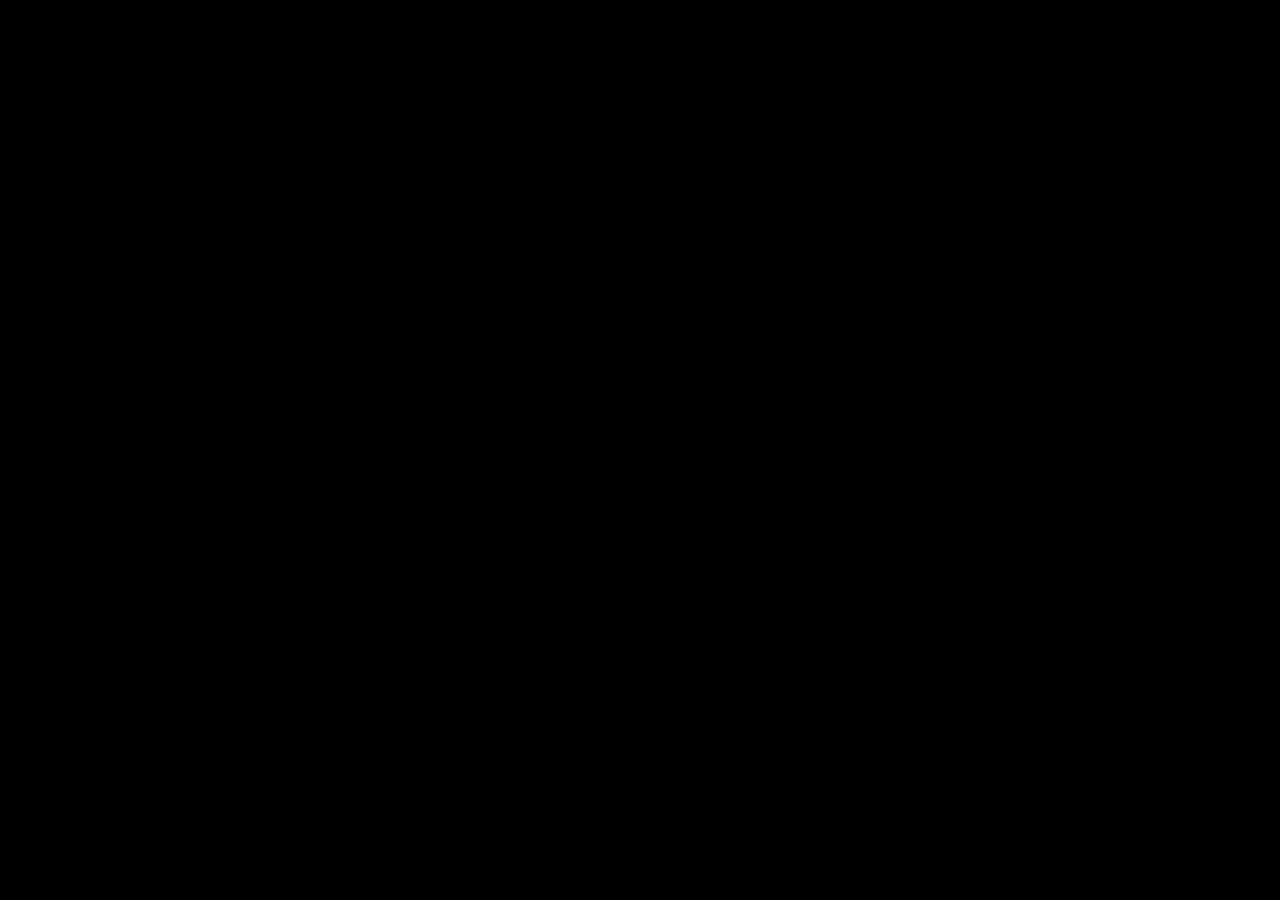
==== index.html @ 5dd7fcef "Update index.html" ====
<!DOCTYPE html>
<html lang="es">
<head>
    <meta charset="UTF-8">
    <meta name="viewport" content="width=device-width, initial-scale=1.0">
    <title>Cubo 3D de Terror</title>
    <script src="https://cdnjs.cloudflare.com/ajax/libs/three.js/r128/three.min.js"></script>
    <style>
        body {
            margin: 0;
            overflow: hidden;
            background: #000;
        }
    </style>
</head>
<body>
    <script>
        const scene = new THREE.Scene();
        const camera = new THREE.PerspectiveCamera(75, window.innerWidth / window.innerHeight, 0.1, 1000);
        const renderer = new THREE.WebGLRenderer({ alpha: true });
        renderer.setSize(window.innerWidth, window.innerHeight);
        renderer.shadowMap.enabled = true; // Habilitar sombras
        document.body.appendChild(renderer.domElement);

        // Crear un cubo más grande con textura de terror
        const geometry = new THREE.BoxGeometry(3, 3, 3); // Aumentar tamaño
        const textureLoader = new THREE.TextureLoader();
        const material = new THREE.MeshStandardMaterial({
            map: textureLoader.load('https://i.imgur.com/kPCJq6m.gif') // Textura de piedra oscura
        });
        const cube = new THREE.Mesh(geometry, material);
        cube.castShadow = true; // El cubo proyecta sombra
        scene.add(cube);

        // Agregar iluminación
        const ambientLight = new THREE.AmbientLight(0x404040); // luz suave
        scene.add(ambientLight);
        const pointLight = new THREE.PointLight(0xffffff, 1, 100);
        pointLight.position.set(10, 10, 10);
        pointLight.castShadow = true; // Luz proyecta sombra
        scene.add(pointLight);

        camera.position.z = 10; // Asegurarse de que la cámara esté alejada para ver el cubo

        // Controlar la rotación del cubo
        let mouseX = 0;
        let mouseY = 0;
        window.addEventListener('mousemove', (event) => {
            mouseX = (event.clientX / window.innerWidth) * 2 - 1;
            mouseY = -(event.clientY / window.innerHeight) * 2 + 1;
        });

        function animate() {
            requestAnimationFrame(animate);
            cube.rotation.x += 0.01;
            cube.rotation.y += 0.01;
            cube.rotation.x += mouseY * 0.1;
            cube.rotation.y += mouseX * 0.1;
            renderer.render(scene, camera);
        }

        animate();
        window.addEventListener('resize', () => {
            camera.aspect = window.innerWidth / window.innerHeight;
            camera.updateProjectionMatrix();
            renderer.setSize(window.innerWidth, window.innerHeight);
        });
    </script>
</body>
</html>
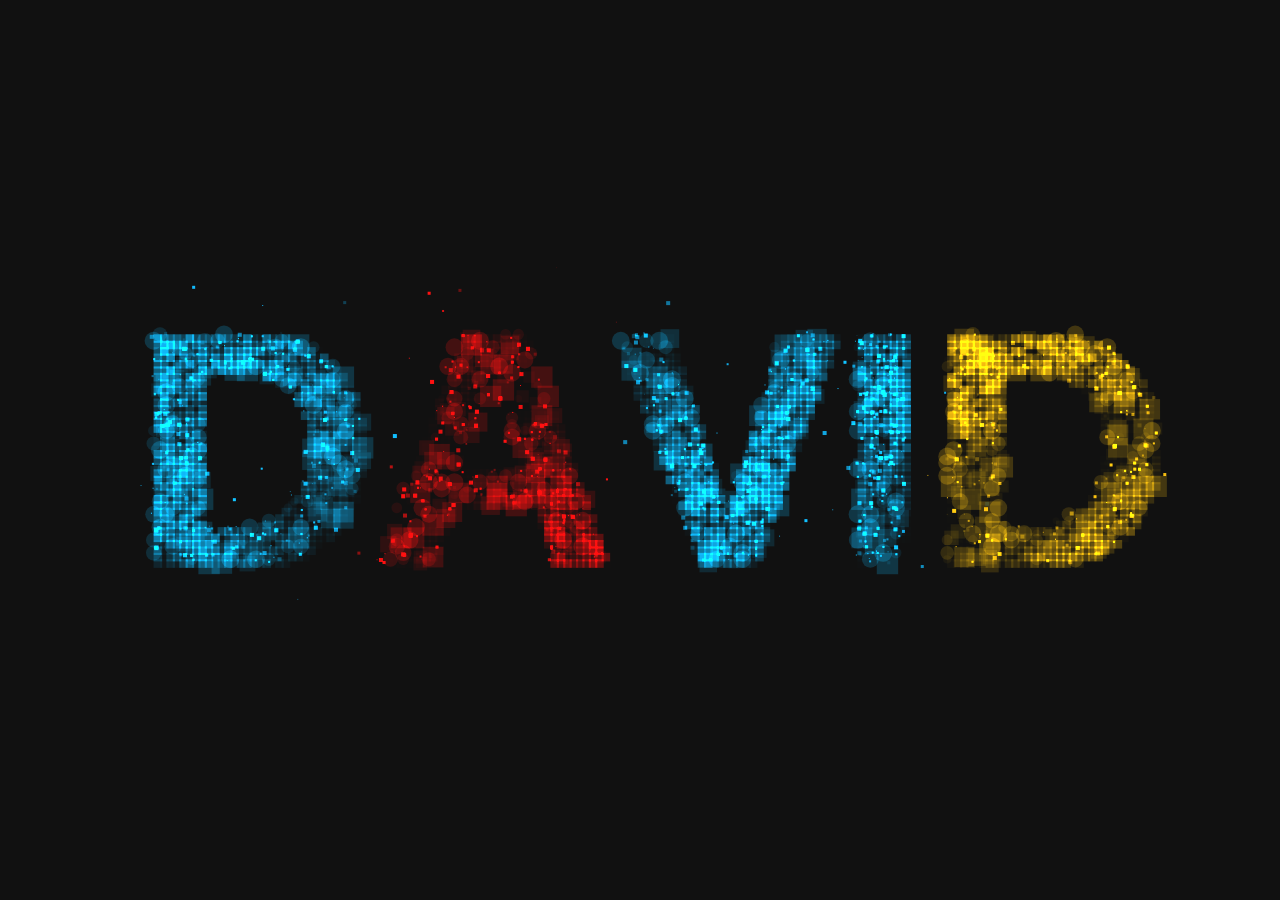
==== commit 844cf22c: "Update and rename index.htmlzz to index.html" ====
--- a/index.html
+++ b/index.html
@@ -1,70 +1,287 @@
 <!DOCTYPE html>
-<html lang="es">
+<html lang="en">
 <head>
-    <meta charset="UTF-8">
-    <meta name="viewport" content="width=device-width, initial-scale=1.0">
-    <title>Cubo 3D de Terror</title>
-    <script src="https://cdnjs.cloudflare.com/ajax/libs/three.js/r128/three.min.js"></script>
-    <style>
-        body {
-            margin: 0;
-            overflow: hidden;
-            background: #000;
-        }
-    </style>
+  <meta charset="UTF-8">
+  <title>Text Sparks - DAVID</title>
+  <style>
+    body, html {
+      margin: 0;
+      padding: 0;
+      font-size: 0;
+    }
+    div {
+      display: none;
+    }
+    canvas {
+      width: 100vw;
+      height: 100vh;
+    }
+  </style>
 </head>
 <body>
-    <script>
-        const scene = new THREE.Scene();
-        const camera = new THREE.PerspectiveCamera(75, window.innerWidth / window.innerHeight, 0.1, 1000);
-        const renderer = new THREE.WebGLRenderer({ alpha: true });
-        renderer.setSize(window.innerWidth, window.innerHeight);
-        renderer.shadowMap.enabled = true; // Habilitar sombras
-        document.body.appendChild(renderer.domElement);
-
-        // Crear un cubo más grande con textura de terror
-        const geometry = new THREE.BoxGeometry(3, 3, 3); // Aumentar tamaño
-        const textureLoader = new THREE.TextureLoader();
-        const material = new THREE.MeshStandardMaterial({
-            map: textureLoader.load('https://i.imgur.com/kPCJq6m.gif') // Textura de piedra oscura
+  <!--
+    very bad single thread performance.... 
+    sorry AMD users - will fix that soon!!! :D
+  -->
+  <div>
+    <ul data-time="3000">
+      <li data-hue="197">D</li>
+      <li data-hue="0">A</li>
+      <li data-hue="197">V</li>
+      <li data-hue="197">I</li>
+      <li data-hue="45">D</li>
+    </ul>
+  </div>
+  <canvas></canvas>
+
+  <script>
+    const newParticlesPerFrame = 50;
+
+    const color = (hsl, o) => `hsla(${hsl.h | 0}, ${hsl.s}%, ${hsl.l}%, ${o})`;
+
+    class TextSparks {
+      constructor() {
+        this.opa = 0;
+        this.tick = 0;
+        this.drawCB = this.draw.bind(this);
+        this.mask = null;
+        this.canvas = document.querySelector('canvas');
+        this.engine = this.canvas.getContext('2d');
+        this.maskTick = 0;
+        this.nextMaskCb = this.nextMask.bind(this);
+        this.maskCache = [];
+        this.resize();
+        this.fetchData();
+        this.buildStackCache();
+        this.particleMap = new Map();
+        window.addEventListener('resize', () => this.resize());
+        requestAnimationFrame(this.drawCB);
+      }
+
+      buildStackCache() {
+        this.maskCache = this.stack.map(stack => this.buildTextMask(stack.texts));
+      }
+
+      fetchData() {
+        this.stackId = -1;
+        this.stack = [...document.querySelectorAll('div > ul')].map(ul => ({
+          ticks: 0.05 * (ul.getAttribute('data-time') || 0),
+          fadeIn: ul.hasAttribute('data-fade-in') ? 50 / Number(ul.getAttribute('data-fade-in')) : 0,
+          fadeOut: ul.hasAttribute('data-fade-out') ? 50 / Number(ul.getAttribute('data-fade-out')) : 0,
+          texts: [...ul.querySelectorAll('li')].map(li => ({
+            text: li.innerHTML.trim(),
+            hsl: {
+              h: li.getAttribute('data-hue') || 0,
+              s: li.getAttribute('data-saturation') || 100,
+              l: li.getAttribute('data-lightness') || 50
+            }
+          }))
+        }));
+      }
+
+      resize() {
+        this.width = window.innerWidth;
+        this.height = window.innerHeight;
+        this.canvas.width = this.width;
+        this.canvas.height = this.height;
+      }
+
+      buildTextMask(texts) {
+        const mask = [];
+        const textAll = texts.map(t => t.text).join('');
+        const size = 0.8;
+        const width = 200;
+        const height = width / (this.width / this.height) | 0;
+        const baseFontSize = 20;
+
+        const canvas = document.createElement('canvas');
+        const engine = canvas.getContext('2d');
+        canvas.width = width;
+        canvas.height = height;
+        engine.fillStyle = '#000';
+        engine.font = `bold ${baseFontSize}px Arial`;
+        const m = engine.measureText(textAll);
+        const rel = m.width / (width * size);
+        const fSize = Math.min(height * 0.8, baseFontSize / rel | 0);
+        engine.font = `bold ${fSize}px Arial`;
+        const fontWidth = engine.measureText(textAll).width;
+        const leftStart = (width - fontWidth) / 2;
+        const bot = height / 2 + fSize * 0.35;
+        let left = leftStart;
+
+        texts.forEach(textStack => {
+          engine.clearRect(0, 0, width, height);
+          engine.fillText(textStack.text, left, bot);
+          left += engine.measureText(textStack.text).width;
+          const data = engine.getImageData(0, 0, width, height);
+          const subStack = [];
+
+          for (let i = 0, max = data.width * data.height; i < max; i++) {
+            if (data.data[i * 4 + 3]) {
+              subStack.push({
+                x: (i % data.width) / data.width,
+                y: (i / data.width | 0) / data.height,
+                o: Math.random(),
+                t: Math.random()
+              });
+            }
+          }
+
+          mask.push({
+            hsl: textStack.hsl,
+            s: subStack
+          });
         });
-        const cube = new THREE.Mesh(geometry, material);
-        cube.castShadow = true; // El cubo proyecta sombra
-        scene.add(cube);
-
-        // Agregar iluminación
-        const ambientLight = new THREE.AmbientLight(0x404040); // luz suave
-        scene.add(ambientLight);
-        const pointLight = new THREE.PointLight(0xffffff, 1, 100);
-        pointLight.position.set(10, 10, 10);
-        pointLight.castShadow = true; // Luz proyecta sombra
-        scene.add(pointLight);
-
-        camera.position.z = 10; // Asegurarse de que la cámara esté alejada para ver el cubo
-
-        // Controlar la rotación del cubo
-        let mouseX = 0;
-        let mouseY = 0;
-        window.addEventListener('mousemove', (event) => {
-            mouseX = (event.clientX / window.innerWidth) * 2 - 1;
-            mouseY = -(event.clientY / window.innerHeight) * 2 + 1;
+
+        return mask;
+      }
+
+      createNewParticle() {
+        for (let i = 0; i < newParticlesPerFrame; i++) {
+          let main = Math.random() * this.mask.length | 0;
+          let subMask = this.mask[main];
+          let maskElement = subMask.s[Math.random() * subMask.s.length | 0];
+          if (subMask && maskElement) {
+            let particle = {
+              x: maskElement.x,
+              y: maskElement.y,
+              hsl: subMask.hsl,
+              c: this.prepareParticle
+            };
+            this.particleMap.set(particle, particle);
+          }
+        }
+      }
+
+      clear() {
+        this.engine.fillStyle = '#111';
+        this.engine.fillRect(0, 0, this.width, this.height);
+      }
+
+      randFromList(...rands) {
+        return rands.reduce((a, b) => a + b, 0) / rands.length;
+      }
+
+      prepareParticle(particle) {
+        const r1 = Math.random(), r2 = Math.random(), r3 = Math.random();
+        const rad = r3 * Math.PI * 2;
+        particle.x += (-0.5 + r1) / 300;
+        particle.y += (-0.5 + r2) / 300;
+        particle.si = 1 + Math.random() * 4 | 0;
+        particle.s = 0.003 + this.randFromList(r1, r2) / 10;
+        particle.l = 0;
+        particle.mx = Math.cos(rad) * (particle.s / (r1 < 0.05 ? 10 : 400));
+        particle.my = Math.sin(rad) * (particle.s / (r1 < 0.05 ? 10 : 400));
+        particle.c = this.drawParticle;
+      }
+
+      drawParticle(particle) {
+        if (particle.l >= 1) {
+          particle.c = null;
+          return;
+        }
+        particle.l += particle.s;
+        particle.x += particle.mx;
+        particle.y += particle.my;
+        this.engine.fillStyle = color(particle.hsl, this.opa * Math.sin(particle.l * Math.PI));
+        this.engine.fillRect(particle.x * this.width, particle.y * this.height, particle.si, particle.si);
+      }
+
+      renderParticles() {
+        this.particleMap.forEach(p => {
+          p.c.call(this, p);
+          if (!p.c) this.particleMap.delete(p);
         });
-
-        function animate() {
-            requestAnimationFrame(animate);
-            cube.rotation.x += 0.01;
-            cube.rotation.y += 0.01;
-            cube.rotation.x += mouseY * 0.1;
-            cube.rotation.y += mouseX * 0.1;
-            renderer.render(scene, camera);
-        }
-
-        animate();
-        window.addEventListener('resize', () => {
-            camera.aspect = window.innerWidth / window.innerHeight;
-            camera.updateProjectionMatrix();
-            renderer.setSize(window.innerWidth, window.innerHeight);
+      }
+
+      drawStatic() {
+        let i = 0;
+        const step = 0.01;
+        this.mask.forEach(subMask => {
+          subMask.s.forEach(pos => {
+            i++;
+            this.engine.fillStyle = color(subMask.hsl, (1 + Math.cos(pos.x * 5 * pos.y * 5 + this.tick / 10)) / 2 * this.opa * pos.t * 0.5);
+            this.engine.fillRect(pos.x * this.width, pos.y * this.height, this.width / 150, this.width / 150);
+            if (i % 2) return;
+            pos.o += step;
+            const opa = Math.max(0, Math.sin(pos.o * Math.PI * 2));
+            const padding = opa * this.width / 200;
+            this.engine.fillStyle = color(subMask.hsl, this.opa * opa * 0.2);
+            if (pos.t < 0.5) {
+              this.engine.beginPath();
+              this.engine.arc(pos.x * this.width, pos.y * this.height, this.width / 500 + padding, 0, Math.PI * 2);
+              this.engine.fill();
+            } else {
+              this.engine.fillRect(pos.x * this.width - padding, pos.y * this.height - padding, this.width / 150 + padding * 2, this.width / 150 + padding * 2);
+            }
+          });
         });
-    </script>
+      }
+
+      draw() {
+        this.tick++;
+        this.nextMaskCb();
+        this.createNewParticle();
+        this.clear();
+        this.engine.globalCompositeOperation = 'lighter';
+        this.drawStatic();
+        this.renderParticles();
+        this.engine.globalCompositeOperation = 'source-over';
+        requestAnimationFrame(this.drawCB);
+      }
+
+      fadeInMask() {
+        this.opa += this.stack[this.stackId].fadeIn;
+        if (this.opa >= 1) {
+          this.opa = 1;
+          this.afterFadeIn();
+        }
+      }
+
+      afterFadeIn() {
+        this.opa = 1;
+        if (this.stack[this.stackId].ticks) {
+          this.maskTick = 0;
+          this.nextMaskCb = this.tickMask.bind(this);
+        } else {
+          this.nextMaskCb = () => {};
+        }
+      }
+
+      fadeOutMask() {
+        this.opa -= this.stack[this.stackId].fadeOut;
+        if (this.opa <= 0) this.afterFadeOut();
+      }
+
+      afterFadeOut() {
+        this.opa = 0;
+        this.nextMaskCb = this.nextMask.bind(this);
+      }
+
+      tickMask() {
+        this.maskTick++;
+        if (this.maskTick >= this.stack[this.stackId].ticks) {
+          if (this.stack[this.stackId].fadeOut) {
+            this.nextMaskCb = this.fadeOutMask.bind(this);
+          } else {
+            this.afterFadeOut();
+          }
+        }
+      }
+
+      nextMask() {
+        this.stackId++;
+        if (this.stackId >= this.stack.length) this.stackId = 0;
+        this.mask = this.maskCache[this.stackId];
+        if (this.stack[this.stackId].fadeIn) {
+          this.nextMaskCb = this.fadeInMask.bind(this);
+        } else {
+          this.opa = 1;
+        }
+      }
+    }
+
+    new TextSparks();
+  </script>
 </body>
 </html>
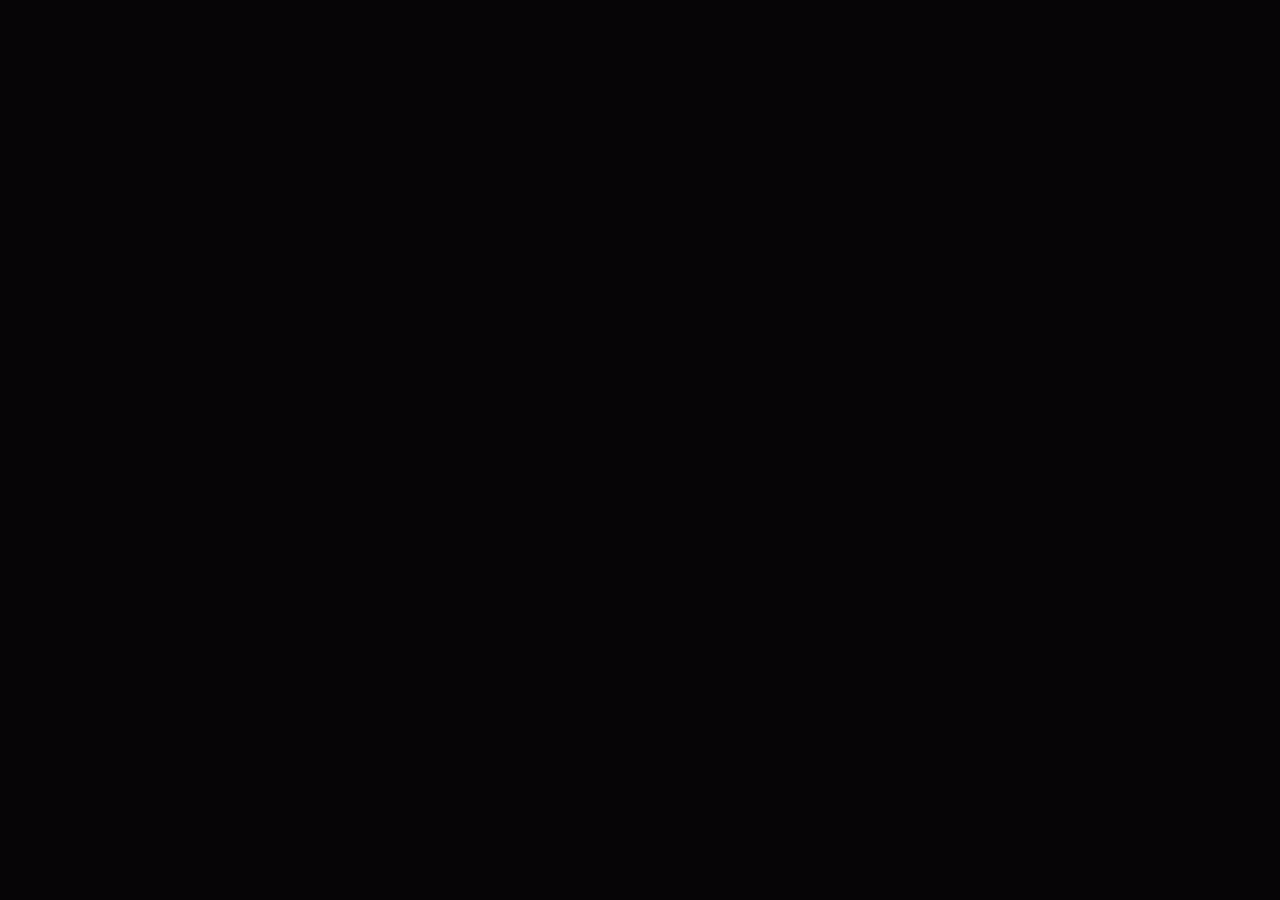
==== commit 8fc58d04: "Update index.html" ====
--- a/index.html
+++ b/index.html
@@ -1,287 +1,240 @@
 <!DOCTYPE html>
 <html lang="en">
 <head>
-  <meta charset="UTF-8">
-  <title>Text Sparks - DAVID</title>
+  <meta charset="UTF-8" />
+  <meta name="viewport" content="width=device-width, initial-scale=1.0"/>
+  <title>David Animation</title>
+
+  <!-- Fuente Heebo -->
+  <link href="https://fonts.googleapis.com/css2?family=Heebo:wght@900&display=swap" rel="stylesheet">
+  <!-- Splitting.js CSS -->
+  <link rel="stylesheet" href="https://unpkg.com/splitting/dist/splitting.css" />
+
   <style>
-    body, html {
+    :root {
+      --duration: 6s;
+      --wave-duration: calc(var(--duration) * 0.25);
+      --text-in-delay: calc(var(--duration) * 0.275);
+      --text-in-duration: calc(var(--duration) * 0.1);
+      --easing: cubic-bezier(0.5, 0, 0.5, 1);
+      --dot-color: #ffd950;
+      --dot-color-dark: #977a12;
+    }
+
+    *,
+    *:before,
+    *:after {
+      box-sizing: border-box;
+      position: relative;
+    }
+
+    html,
+    body {
+      height: 100%;
+      width: 100%;
       margin: 0;
       padding: 0;
-      font-size: 0;
-    }
-    div {
-      display: none;
-    }
-    canvas {
-      width: 100vw;
-      height: 100vh;
+      background: #060506;
+      color: white;
+      font-family: "Heebo", sans-serif;
+      overflow: hidden;
+    }
+
+    body {
+      display: flex;
+      flex-direction: row;
+      justify-content: center;
+      align-items: center;
+    }
+
+    .container {
+      display: grid;
+      align-items: center;
+      justify-items: center;
+    }
+
+    .container > * {
+      grid-area: 1 / 1;
+    }
+
+    .title {
+      font-size: 10vmin;
+      margin: 0;
+    }
+
+    .title .char {
+      --delay: calc(var(--text-in-delay) + (0.25s * (1 - var(--distance-percent))));
+      animation: text-in var(--text-in-duration) var(--easing) var(--delay) backwards;
+      transform-origin: center 1em;
+    }
+
+    @keyframes text-in {
+      0% {
+        opacity: 0;
+        transform: translateX(calc(-0.4em * var(--char-offset))) scale(0);
+      }
+      90% {
+        transform: translateX(0em) scale(1.1);
+      }
+    }
+
+    .char[data-char="t"],
+    .char[data-char="i"] {
+      visibility: hidden;
+    }
+
+    .char[data-char="t"]::before,
+    .char[data-char="i"]::before {
+      animation: text-squish var(--duration) var(--easing) forwards;
+      visibility: visible;
+      transform-origin: center 1em;
+      content: attr(data-char);
+      display: inline-block;
+    }
+
+    .char[data-char="t"] {
+      --squish-scale: 0.6;
+      --squish-y: 10%;
+    }
+
+    .char[data-char="i"] {
+      --squish-scale: 0.9;
+      --squish-y: 5%;
+    }
+
+    @keyframes text-squish {
+      47.5%, 52.5% { transform: none; }
+      50% {
+        transform: translateY(calc(var(--squish-y) * 1)) scaleY(calc(var(--squish-scale) * 1));
+      }
+    }
+
+    .title .char:last-child {
+      animation: text-in var(--text-in-duration) var(--easing) var(--delay) backwards,
+                 text-bonk var(--duration) var(--easing) forwards;
+    }
+
+    @keyframes text-bonk {
+      80%, 85%, to { transform: none; }
+      82% { transform: translateX(-20%); }
+    }
+
+    .dot {
+      font-size: 5vmin;
+      width: 1em;
+      height: 1em;
+      animation: dot var(--duration) var(--easing) both;
+    }
+
+    .dot-inner {
+      animation: dot-inner var(--duration) var(--easing) both;
+      content: "";
+      position: absolute;
+      top: 0;
+      left: 0;
+      width: 100%;
+      height: 100%;
+      border-radius: 50%;
+      overflow: hidden;
+      display: grid;
+      align-items: center;
+      justify-items: center;
+    }
+
+    .dot-inner > * {
+      grid-area: 1 / 1;
+    }
+
+    .dot-wave {
+      width: 200%;
+      height: 200%;
+      fill: var(--dot-color);
+      animation: wave-in var(--wave-duration) var(--easing);
+      --offset-x: -110%;
+    }
+
+    @keyframes wave-in {
+      0% { transform: translateY(100%) translateX(var(--offset-x)); }
+      70% { transform: translateY(30%) translateX(0%); }
+    }
+
+    .dot-wave.background {
+      fill: var(--dot-color-dark);
+      animation-duration: calc(0.95 * var(--wave-duration));
+      --offset-x: 110%;
+    }
+
+    @keyframes dot {
+      from { opacity: 0; transform: scale(3); }
+      10% { opacity: 1; transform: scale(3); }
+      15% { transform: scale(3) translateY(0.5em) scaleY(1.5); }
+      20% { transform: scale(1) translateY(-300%); }
+      30% { transform: translateY(1em) scaleY(0.5); }
+      40% { transform: translateY(-400%); }
+      50% { transform: translateY(-1em); }
+      53% { transform: translateY(-300%); }
+      56% { transform: translateY(-1em); }
+      59% { transform: translateY(-200%); }
+      62% { transform: translateY(1em); }
+      80%, 90%, to { transform: translateY(1em); }
+    }
+
+    @keyframes dot-inner {
+      from, 45% { transform: none; }
+      70% {
+        transform: translateX(6em);
+        animation-timing-function: cubic-bezier(0.5, 0, 1, 0);
+      }
+      80% {
+        transform: translateX(4.3em);
+        animation-timing-function: var(--easing);
+      }
+      83%, to { transform: translateX(4.4em); }
+    }
+
+    body:not([data-play]) *,
+    body:not([data-play]) *::before,
+    body:not([data-play]) *::after {
+      visibility: hidden;
+      animation: none !important;
     }
   </style>
 </head>
 <body>
-  <!--
-    very bad single thread performance.... 
-    sorry AMD users - will fix that soon!!! :D
-  -->
-  <div>
-    <ul data-time="3000">
-      <li data-hue="197">D</li>
-      <li data-hue="0">A</li>
-      <li data-hue="197">V</li>
-      <li data-hue="197">I</li>
-      <li data-hue="45">D</li>
-    </ul>
+  <div class="container">
+    <h1 class="title" data-splitting>David</h1>
+
+    <div class="dot">
+      <div class="dot-inner">
+        <svg class="dot-wave background" xmlns="http://www.w3.org/2000/svg" viewBox="0 0 800 800">
+          <path d="M799.09 90s11.04 0 0 0c-80.714 0-79.621-90-200-90-120.377 0-118.607 90-200 90-81.391 0-81.215-90-200-90C80.308 0 78.68 89.29-.91 90c-6.946.062 0 0 0 0v510h800V90z" />
+        </svg>
+        <svg class="dot-wave foreground" xmlns="http://www.w3.org/2000/svg" viewBox="0 0 800 800">
+          <path d="M799.09 90s11.04 0 0 0c-80.714 0-79.621-90-200-90-120.377 0-118.607 90-200 90-81.391 0-81.215-90-200-90C80.308 0 78.68 89.29-.91 90c-6.946.062 0 0 0 0v510h800V90z" />
+        </svg>
+      </div>
+    </div>
   </div>
-  <canvas></canvas>
-
+
+  <!-- Splitting.js -->
+  <script src="https://unpkg.com/splitting/dist/splitting.min.js"></script>
   <script>
-    const newParticlesPerFrame = 50;
-
-    const color = (hsl, o) => `hsla(${hsl.h | 0}, ${hsl.s}%, ${hsl.l}%, ${o})`;
-
-    class TextSparks {
-      constructor() {
-        this.opa = 0;
-        this.tick = 0;
-        this.drawCB = this.draw.bind(this);
-        this.mask = null;
-        this.canvas = document.querySelector('canvas');
-        this.engine = this.canvas.getContext('2d');
-        this.maskTick = 0;
-        this.nextMaskCb = this.nextMask.bind(this);
-        this.maskCache = [];
-        this.resize();
-        this.fetchData();
-        this.buildStackCache();
-        this.particleMap = new Map();
-        window.addEventListener('resize', () => this.resize());
-        requestAnimationFrame(this.drawCB);
-      }
-
-      buildStackCache() {
-        this.maskCache = this.stack.map(stack => this.buildTextMask(stack.texts));
-      }
-
-      fetchData() {
-        this.stackId = -1;
-        this.stack = [...document.querySelectorAll('div > ul')].map(ul => ({
-          ticks: 0.05 * (ul.getAttribute('data-time') || 0),
-          fadeIn: ul.hasAttribute('data-fade-in') ? 50 / Number(ul.getAttribute('data-fade-in')) : 0,
-          fadeOut: ul.hasAttribute('data-fade-out') ? 50 / Number(ul.getAttribute('data-fade-out')) : 0,
-          texts: [...ul.querySelectorAll('li')].map(li => ({
-            text: li.innerHTML.trim(),
-            hsl: {
-              h: li.getAttribute('data-hue') || 0,
-              s: li.getAttribute('data-saturation') || 100,
-              l: li.getAttribute('data-lightness') || 50
-            }
-          }))
-        }));
-      }
-
-      resize() {
-        this.width = window.innerWidth;
-        this.height = window.innerHeight;
-        this.canvas.width = this.width;
-        this.canvas.height = this.height;
-      }
-
-      buildTextMask(texts) {
-        const mask = [];
-        const textAll = texts.map(t => t.text).join('');
-        const size = 0.8;
-        const width = 200;
-        const height = width / (this.width / this.height) | 0;
-        const baseFontSize = 20;
-
-        const canvas = document.createElement('canvas');
-        const engine = canvas.getContext('2d');
-        canvas.width = width;
-        canvas.height = height;
-        engine.fillStyle = '#000';
-        engine.font = `bold ${baseFontSize}px Arial`;
-        const m = engine.measureText(textAll);
-        const rel = m.width / (width * size);
-        const fSize = Math.min(height * 0.8, baseFontSize / rel | 0);
-        engine.font = `bold ${fSize}px Arial`;
-        const fontWidth = engine.measureText(textAll).width;
-        const leftStart = (width - fontWidth) / 2;
-        const bot = height / 2 + fSize * 0.35;
-        let left = leftStart;
-
-        texts.forEach(textStack => {
-          engine.clearRect(0, 0, width, height);
-          engine.fillText(textStack.text, left, bot);
-          left += engine.measureText(textStack.text).width;
-          const data = engine.getImageData(0, 0, width, height);
-          const subStack = [];
-
-          for (let i = 0, max = data.width * data.height; i < max; i++) {
-            if (data.data[i * 4 + 3]) {
-              subStack.push({
-                x: (i % data.width) / data.width,
-                y: (i / data.width | 0) / data.height,
-                o: Math.random(),
-                t: Math.random()
-              });
-            }
-          }
-
-          mask.push({
-            hsl: textStack.hsl,
-            s: subStack
-          });
-        });
-
-        return mask;
-      }
-
-      createNewParticle() {
-        for (let i = 0; i < newParticlesPerFrame; i++) {
-          let main = Math.random() * this.mask.length | 0;
-          let subMask = this.mask[main];
-          let maskElement = subMask.s[Math.random() * subMask.s.length | 0];
-          if (subMask && maskElement) {
-            let particle = {
-              x: maskElement.x,
-              y: maskElement.y,
-              hsl: subMask.hsl,
-              c: this.prepareParticle
-            };
-            this.particleMap.set(particle, particle);
-          }
-        }
-      }
-
-      clear() {
-        this.engine.fillStyle = '#111';
-        this.engine.fillRect(0, 0, this.width, this.height);
-      }
-
-      randFromList(...rands) {
-        return rands.reduce((a, b) => a + b, 0) / rands.length;
-      }
-
-      prepareParticle(particle) {
-        const r1 = Math.random(), r2 = Math.random(), r3 = Math.random();
-        const rad = r3 * Math.PI * 2;
-        particle.x += (-0.5 + r1) / 300;
-        particle.y += (-0.5 + r2) / 300;
-        particle.si = 1 + Math.random() * 4 | 0;
-        particle.s = 0.003 + this.randFromList(r1, r2) / 10;
-        particle.l = 0;
-        particle.mx = Math.cos(rad) * (particle.s / (r1 < 0.05 ? 10 : 400));
-        particle.my = Math.sin(rad) * (particle.s / (r1 < 0.05 ? 10 : 400));
-        particle.c = this.drawParticle;
-      }
-
-      drawParticle(particle) {
-        if (particle.l >= 1) {
-          particle.c = null;
-          return;
-        }
-        particle.l += particle.s;
-        particle.x += particle.mx;
-        particle.y += particle.my;
-        this.engine.fillStyle = color(particle.hsl, this.opa * Math.sin(particle.l * Math.PI));
-        this.engine.fillRect(particle.x * this.width, particle.y * this.height, particle.si, particle.si);
-      }
-
-      renderParticles() {
-        this.particleMap.forEach(p => {
-          p.c.call(this, p);
-          if (!p.c) this.particleMap.delete(p);
-        });
-      }
-
-      drawStatic() {
-        let i = 0;
-        const step = 0.01;
-        this.mask.forEach(subMask => {
-          subMask.s.forEach(pos => {
-            i++;
-            this.engine.fillStyle = color(subMask.hsl, (1 + Math.cos(pos.x * 5 * pos.y * 5 + this.tick / 10)) / 2 * this.opa * pos.t * 0.5);
-            this.engine.fillRect(pos.x * this.width, pos.y * this.height, this.width / 150, this.width / 150);
-            if (i % 2) return;
-            pos.o += step;
-            const opa = Math.max(0, Math.sin(pos.o * Math.PI * 2));
-            const padding = opa * this.width / 200;
-            this.engine.fillStyle = color(subMask.hsl, this.opa * opa * 0.2);
-            if (pos.t < 0.5) {
-              this.engine.beginPath();
-              this.engine.arc(pos.x * this.width, pos.y * this.height, this.width / 500 + padding, 0, Math.PI * 2);
-              this.engine.fill();
-            } else {
-              this.engine.fillRect(pos.x * this.width - padding, pos.y * this.height - padding, this.width / 150 + padding * 2, this.width / 150 + padding * 2);
-            }
-          });
-        });
-      }
-
-      draw() {
-        this.tick++;
-        this.nextMaskCb();
-        this.createNewParticle();
-        this.clear();
-        this.engine.globalCompositeOperation = 'lighter';
-        this.drawStatic();
-        this.renderParticles();
-        this.engine.globalCompositeOperation = 'source-over';
-        requestAnimationFrame(this.drawCB);
-      }
-
-      fadeInMask() {
-        this.opa += this.stack[this.stackId].fadeIn;
-        if (this.opa >= 1) {
-          this.opa = 1;
-          this.afterFadeIn();
-        }
-      }
-
-      afterFadeIn() {
-        this.opa = 1;
-        if (this.stack[this.stackId].ticks) {
-          this.maskTick = 0;
-          this.nextMaskCb = this.tickMask.bind(this);
-        } else {
-          this.nextMaskCb = () => {};
-        }
-      }
-
-      fadeOutMask() {
-        this.opa -= this.stack[this.stackId].fadeOut;
-        if (this.opa <= 0) this.afterFadeOut();
-      }
-
-      afterFadeOut() {
-        this.opa = 0;
-        this.nextMaskCb = this.nextMask.bind(this);
-      }
-
-      tickMask() {
-        this.maskTick++;
-        if (this.maskTick >= this.stack[this.stackId].ticks) {
-          if (this.stack[this.stackId].fadeOut) {
-            this.nextMaskCb = this.fadeOutMask.bind(this);
-          } else {
-            this.afterFadeOut();
-          }
-        }
-      }
-
-      nextMask() {
-        this.stackId++;
-        if (this.stackId >= this.stack.length) this.stackId = 0;
-        this.mask = this.maskCache[this.stackId];
-        if (this.stack[this.stackId].fadeIn) {
-          this.nextMaskCb = this.fadeInMask.bind(this);
-        } else {
-          this.opa = 1;
-        }
-      }
-    }
-
-    new TextSparks();
+    console.clear();
+    Splitting();
+
+    // Replay animation on click
+    let el = document.body;
+    el.addEventListener("click", function () {
+      el.hidden = true;
+      requestAnimationFrame(() => {
+        el.hidden = false;
+      });
+    });
+
+    // Sync helper
+    requestAnimationFrame(() => {
+      document.body.dataset.play = true;
+    });
   </script>
 </body>
 </html>
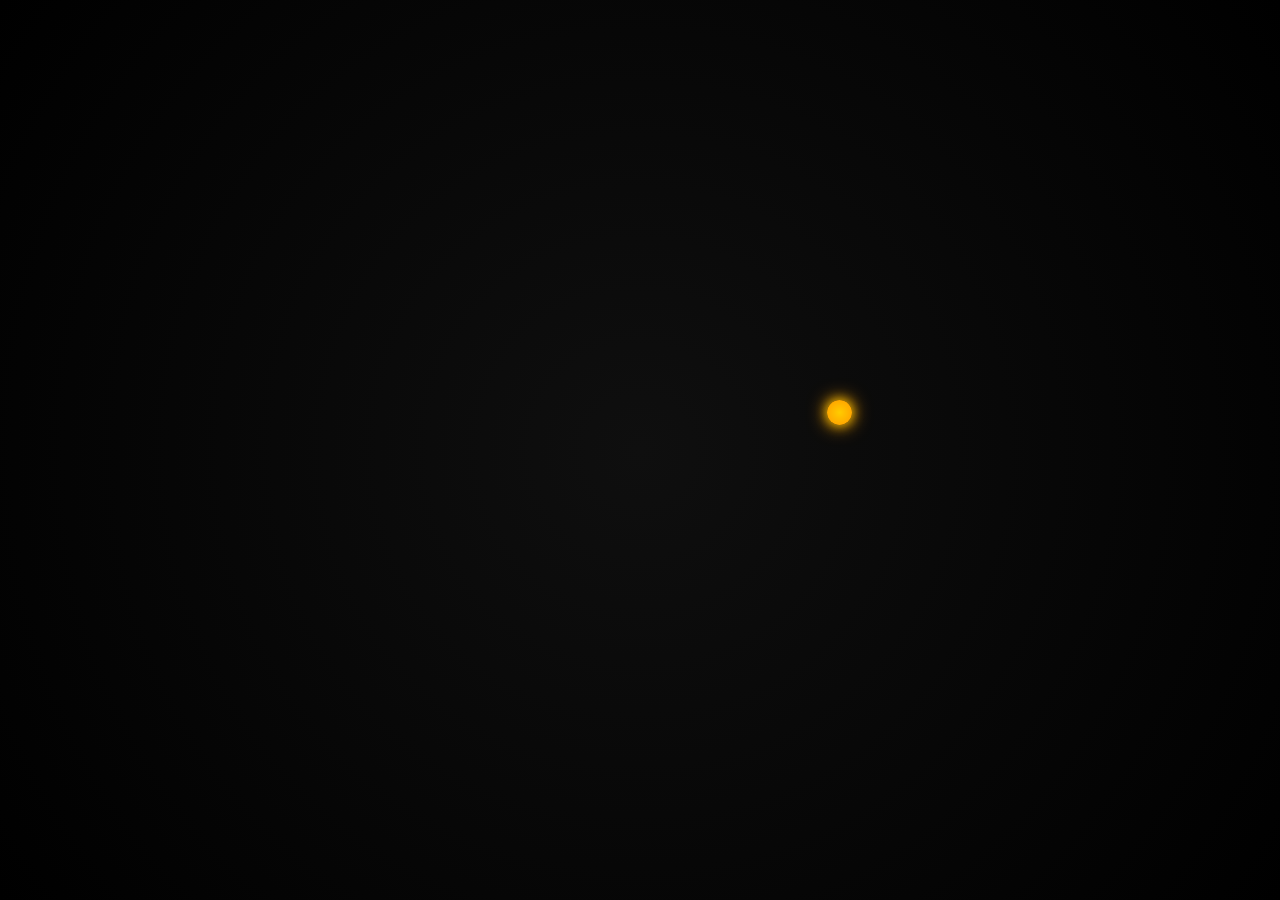
==== commit 8fefc954: "Update index.html" ====
--- a/index.html
+++ b/index.html
@@ -1,240 +1,118 @@
 <!DOCTYPE html>
 <html lang="en">
 <head>
-  <meta charset="UTF-8" />
-  <meta name="viewport" content="width=device-width, initial-scale=1.0"/>
-  <title>David Animation</title>
+  <meta charset="UTF-8">
+  <meta name="viewport" content="width=device-width, initial-scale=1.0">
+  <title>Nombre Impactante</title>
+  <style>
+    @import url('https://fonts.googleapis.com/css2?family=Orbitron:wght@700&display=swap');
 
-  <!-- Fuente Heebo -->
-  <link href="https://fonts.googleapis.com/css2?family=Heebo:wght@900&display=swap" rel="stylesheet">
-  <!-- Splitting.js CSS -->
-  <link rel="stylesheet" href="https://unpkg.com/splitting/dist/splitting.css" />
-
-  <style>
-    :root {
-      --duration: 6s;
-      --wave-duration: calc(var(--duration) * 0.25);
-      --text-in-delay: calc(var(--duration) * 0.275);
-      --text-in-duration: calc(var(--duration) * 0.1);
-      --easing: cubic-bezier(0.5, 0, 0.5, 1);
-      --dot-color: #ffd950;
-      --dot-color-dark: #977a12;
+    body {
+      margin: 0;
+      height: 100vh;
+      background: radial-gradient(circle, #0f0f0f 0%, #000000 100%);
+      display: flex;
+      align-items: center;
+      justify-content: center;
+      overflow: hidden;
     }
 
-    *,
-    *:before,
-    *:after {
-      box-sizing: border-box;
+    .container {
+      display: flex;
+      gap: 20px;
+      font-family: 'Orbitron', sans-serif;
+      font-size: 80px;
+      font-weight: 700;
+      text-transform: uppercase;
+      color: #ffffff;
+    }
+
+    .letter {
+      opacity: 0;
+      transform: scale(0.5) rotateX(90deg);
+      animation: popIn 1s forwards;
+      text-shadow: 0 0 15px #00ffff, 0 0 30px #00ffff;
+      transition: transform 0.3s ease;
+    }
+
+    .letter:hover {
+      transform: scale(1.2) rotateZ(5deg);
+    }
+
+    .dot {
+      width: 25px;
+      height: 25px;
+      background: radial-gradient(circle, #ffcc00 0%, #ff9900 100%);
+      border-radius: 50%;
+      display: inline-block;
+      animation: bounce 1s infinite alternate ease-in-out;
+      box-shadow: 0 0 12px #ffcc00, 0 0 20px #ff9900;
       position: relative;
     }
 
-    html,
-    body {
-      height: 100%;
-      width: 100%;
-      margin: 0;
-      padding: 0;
-      background: #060506;
-      color: white;
-      font-family: "Heebo", sans-serif;
-      overflow: hidden;
+    .dot::after {
+      content: "";
+      position: absolute;
+      top: 50%;
+      left: 50%;
+      width: 0;
+      height: 0;
+      background: rgba(255, 204, 0, 0.3);
+      border-radius: 50%;
+      transform: translate(-50%, -50%);
+      animation: pulse 1.2s infinite;
     }
 
-    body {
-      display: flex;
-      flex-direction: row;
-      justify-content: center;
-      align-items: center;
-    }
-
-    .container {
-      display: grid;
-      align-items: center;
-      justify-items: center;
-    }
-
-    .container > * {
-      grid-area: 1 / 1;
-    }
-
-    .title {
-      font-size: 10vmin;
-      margin: 0;
-    }
-
-    .title .char {
-      --delay: calc(var(--text-in-delay) + (0.25s * (1 - var(--distance-percent))));
-      animation: text-in var(--text-in-duration) var(--easing) var(--delay) backwards;
-      transform-origin: center 1em;
-    }
-
-    @keyframes text-in {
+    @keyframes popIn {
       0% {
         opacity: 0;
-        transform: translateX(calc(-0.4em * var(--char-offset))) scale(0);
+        transform: scale(0.5) rotateX(90deg);
       }
-      90% {
-        transform: translateX(0em) scale(1.1);
+      100% {
+        opacity: 1;
+        transform: scale(1) rotateX(0deg);
       }
     }
 
-    .char[data-char="t"],
-    .char[data-char="i"] {
-      visibility: hidden;
-    }
-
-    .char[data-char="t"]::before,
-    .char[data-char="i"]::before {
-      animation: text-squish var(--duration) var(--easing) forwards;
-      visibility: visible;
-      transform-origin: center 1em;
-      content: attr(data-char);
-      display: inline-block;
-    }
-
-    .char[data-char="t"] {
-      --squish-scale: 0.6;
-      --squish-y: 10%;
-    }
-
-    .char[data-char="i"] {
-      --squish-scale: 0.9;
-      --squish-y: 5%;
-    }
-
-    @keyframes text-squish {
-      47.5%, 52.5% { transform: none; }
-      50% {
-        transform: translateY(calc(var(--squish-y) * 1)) scaleY(calc(var(--squish-scale) * 1));
+    @keyframes bounce {
+      0% {
+        transform: translateY(0);
+      }
+      100% {
+        transform: translateY(-20px);
       }
     }
 
-    .title .char:last-child {
-      animation: text-in var(--text-in-duration) var(--easing) var(--delay) backwards,
-                 text-bonk var(--duration) var(--easing) forwards;
+    @keyframes pulse {
+      0% {
+        width: 0;
+        height: 0;
+        opacity: 1;
+      }
+      100% {
+        width: 80px;
+        height: 80px;
+        opacity: 0;
+      }
     }
 
-    @keyframes text-bonk {
-      80%, 85%, to { transform: none; }
-      82% { transform: translateX(-20%); }
-    }
-
-    .dot {
-      font-size: 5vmin;
-      width: 1em;
-      height: 1em;
-      animation: dot var(--duration) var(--easing) both;
-    }
-
-    .dot-inner {
-      animation: dot-inner var(--duration) var(--easing) both;
-      content: "";
-      position: absolute;
-      top: 0;
-      left: 0;
-      width: 100%;
-      height: 100%;
-      border-radius: 50%;
-      overflow: hidden;
-      display: grid;
-      align-items: center;
-      justify-items: center;
-    }
-
-    .dot-inner > * {
-      grid-area: 1 / 1;
-    }
-
-    .dot-wave {
-      width: 200%;
-      height: 200%;
-      fill: var(--dot-color);
-      animation: wave-in var(--wave-duration) var(--easing);
-      --offset-x: -110%;
-    }
-
-    @keyframes wave-in {
-      0% { transform: translateY(100%) translateX(var(--offset-x)); }
-      70% { transform: translateY(30%) translateX(0%); }
-    }
-
-    .dot-wave.background {
-      fill: var(--dot-color-dark);
-      animation-duration: calc(0.95 * var(--wave-duration));
-      --offset-x: 110%;
-    }
-
-    @keyframes dot {
-      from { opacity: 0; transform: scale(3); }
-      10% { opacity: 1; transform: scale(3); }
-      15% { transform: scale(3) translateY(0.5em) scaleY(1.5); }
-      20% { transform: scale(1) translateY(-300%); }
-      30% { transform: translateY(1em) scaleY(0.5); }
-      40% { transform: translateY(-400%); }
-      50% { transform: translateY(-1em); }
-      53% { transform: translateY(-300%); }
-      56% { transform: translateY(-1em); }
-      59% { transform: translateY(-200%); }
-      62% { transform: translateY(1em); }
-      80%, 90%, to { transform: translateY(1em); }
-    }
-
-    @keyframes dot-inner {
-      from, 45% { transform: none; }
-      70% {
-        transform: translateX(6em);
-        animation-timing-function: cubic-bezier(0.5, 0, 1, 0);
-      }
-      80% {
-        transform: translateX(4.3em);
-        animation-timing-function: var(--easing);
-      }
-      83%, to { transform: translateX(4.4em); }
-    }
-
-    body:not([data-play]) *,
-    body:not([data-play]) *::before,
-    body:not([data-play]) *::after {
-      visibility: hidden;
-      animation: none !important;
-    }
+    /* Delay for each letter */
+    .letter:nth-child(1) { animation-delay: 0.2s; }
+    .letter:nth-child(2) { animation-delay: 0.4s; }
+    .letter:nth-child(3) { animation-delay: 0.6s; }
+    .letter:nth-child(4) { animation-delay: 0.8s; }
+    .letter:nth-child(5) { animation-delay: 1s; }
+    .dot { animation-delay: 1.2s; }
   </style>
 </head>
 <body>
   <div class="container">
-    <h1 class="title" data-splitting>David</h1>
-
-    <div class="dot">
-      <div class="dot-inner">
-        <svg class="dot-wave background" xmlns="http://www.w3.org/2000/svg" viewBox="0 0 800 800">
-          <path d="M799.09 90s11.04 0 0 0c-80.714 0-79.621-90-200-90-120.377 0-118.607 90-200 90-81.391 0-81.215-90-200-90C80.308 0 78.68 89.29-.91 90c-6.946.062 0 0 0 0v510h800V90z" />
-        </svg>
-        <svg class="dot-wave foreground" xmlns="http://www.w3.org/2000/svg" viewBox="0 0 800 800">
-          <path d="M799.09 90s11.04 0 0 0c-80.714 0-79.621-90-200-90-120.377 0-118.607 90-200 90-81.391 0-81.215-90-200-90C80.308 0 78.68 89.29-.91 90c-6.946.062 0 0 0 0v510h800V90z" />
-        </svg>
-      </div>
-    </div>
+    <span class="letter">D</span>
+    <span class="letter">A</span>
+    <span class="letter">V</span>
+    <span class="letter">I</span>
+    <span class="letter">D</span>
+    <span class="dot"></span>
   </div>
-
-  <!-- Splitting.js -->
-  <script src="https://unpkg.com/splitting/dist/splitting.min.js"></script>
-  <script>
-    console.clear();
-    Splitting();
-
-    // Replay animation on click
-    let el = document.body;
-    el.addEventListener("click", function () {
-      el.hidden = true;
-      requestAnimationFrame(() => {
-        el.hidden = false;
-      });
-    });
-
-    // Sync helper
-    requestAnimationFrame(() => {
-      document.body.dataset.play = true;
-    });
-  </script>
 </body>
 </html>
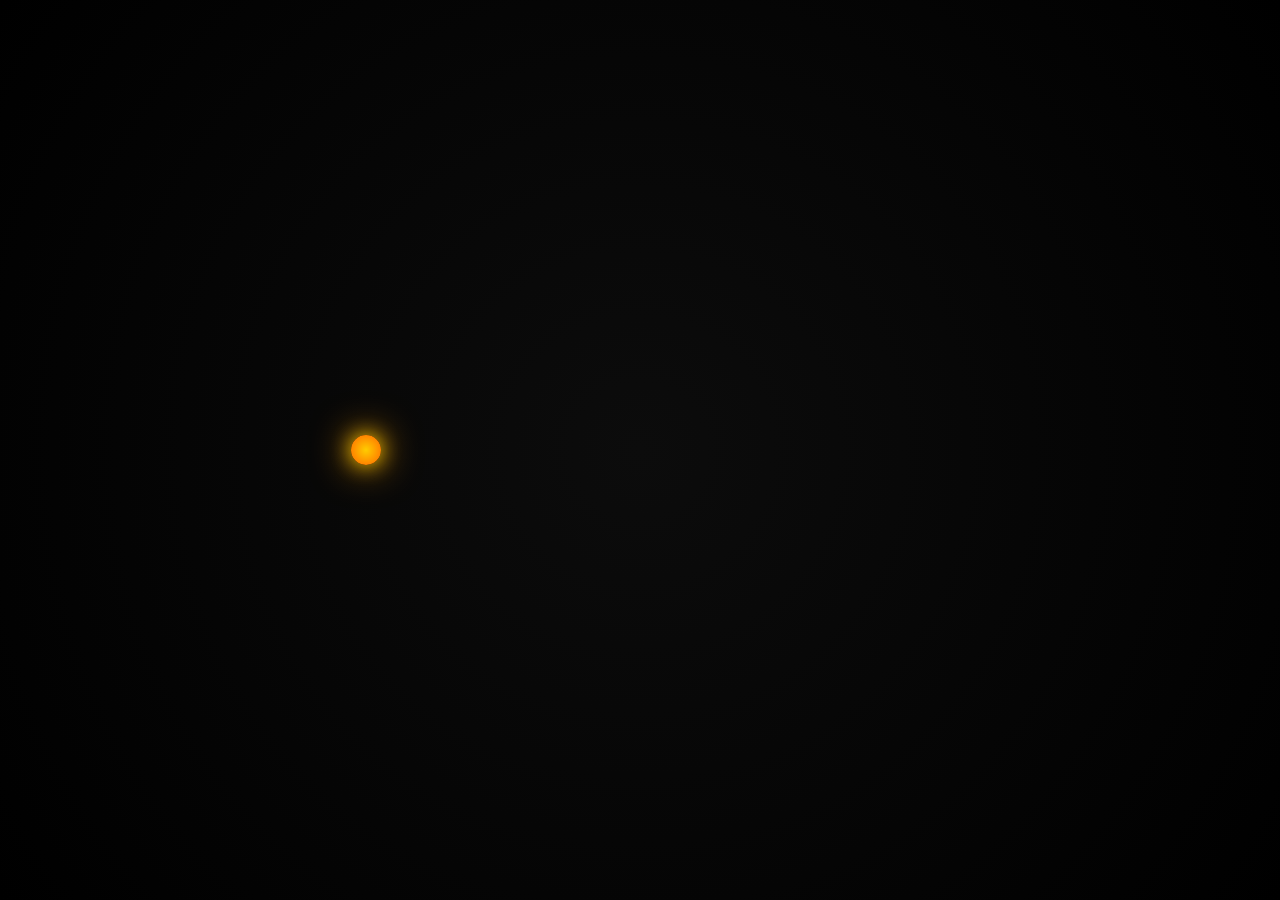
==== commit f85a51f3: "Update index.html" ====
--- a/index.html
+++ b/index.html
@@ -3,18 +3,18 @@
 <head>
   <meta charset="UTF-8">
   <meta name="viewport" content="width=device-width, initial-scale=1.0">
-  <title>Nombre Impactante</title>
+  <title>Intro David</title>
   <style>
     @import url('https://fonts.googleapis.com/css2?family=Orbitron:wght@700&display=swap');
 
     body {
       margin: 0;
+      background: radial-gradient(circle, #0c0c0c, #000000);
+      overflow: hidden;
+      display: flex;
+      justify-content: center;
+      align-items: center;
       height: 100vh;
-      background: radial-gradient(circle, #0f0f0f 0%, #000000 100%);
-      display: flex;
-      align-items: center;
-      justify-content: center;
-      overflow: hidden;
     }
 
     .container {
@@ -23,31 +23,28 @@
       font-family: 'Orbitron', sans-serif;
       font-size: 80px;
       font-weight: 700;
-      text-transform: uppercase;
       color: #ffffff;
+      position: relative;
     }
 
     .letter {
       opacity: 0;
-      transform: scale(0.5) rotateX(90deg);
-      animation: popIn 1s forwards;
-      text-shadow: 0 0 15px #00ffff, 0 0 30px #00ffff;
-      transition: transform 0.3s ease;
-    }
-
-    .letter:hover {
-      transform: scale(1.2) rotateZ(5deg);
+      transform: scale(0.2) rotateX(90deg);
+      animation: appear 1s forwards;
+      text-shadow: 0 0 15px #00ffff, 0 0 25px #00ffff;
     }
 
     .dot {
-      width: 25px;
-      height: 25px;
-      background: radial-gradient(circle, #ffcc00 0%, #ff9900 100%);
+      position: absolute;
+      top: 50%;
+      left: -100px;
+      width: 30px;
+      height: 30px;
+      background: radial-gradient(circle, #ffcc00, #ff6600);
       border-radius: 50%;
-      display: inline-block;
-      animation: bounce 1s infinite alternate ease-in-out;
-      box-shadow: 0 0 12px #ffcc00, 0 0 20px #ff9900;
-      position: relative;
+      transform: translateY(-50%);
+      animation: moveDot 3s forwards ease-in-out;
+      box-shadow: 0 0 20px #ffcc00, 0 0 40px #ff9900;
     }
 
     .dot::after {
@@ -60,26 +57,40 @@
       background: rgba(255, 204, 0, 0.3);
       border-radius: 50%;
       transform: translate(-50%, -50%);
-      animation: pulse 1.2s infinite;
+      animation: pulse 1.5s infinite;
     }
 
-    @keyframes popIn {
+    @keyframes moveDot {
+      0% {
+        left: -100px;
+        opacity: 1;
+      }
+      20% {
+        left: 20px;
+      }
+      40% {
+        left: 60px;
+      }
+      60% {
+        left: 120px;
+      }
+      80% {
+        left: 180px;
+      }
+      100% {
+        left: 250px;
+        opacity: 0;
+      }
+    }
+
+    @keyframes appear {
       0% {
         opacity: 0;
-        transform: scale(0.5) rotateX(90deg);
+        transform: scale(0.2) rotateX(90deg);
       }
       100% {
         opacity: 1;
         transform: scale(1) rotateX(0deg);
-      }
-    }
-
-    @keyframes bounce {
-      0% {
-        transform: translateY(0);
-      }
-      100% {
-        transform: translateY(-20px);
       }
     }
 
@@ -96,23 +107,22 @@
       }
     }
 
-    /* Delay for each letter */
-    .letter:nth-child(1) { animation-delay: 0.2s; }
-    .letter:nth-child(2) { animation-delay: 0.4s; }
-    .letter:nth-child(3) { animation-delay: 0.6s; }
-    .letter:nth-child(4) { animation-delay: 0.8s; }
-    .letter:nth-child(5) { animation-delay: 1s; }
-    .dot { animation-delay: 1.2s; }
+    .letter:nth-child(2) { animation-delay: 1s; }
+    .letter:nth-child(3) { animation-delay: 1.3s; }
+    .letter:nth-child(4) { animation-delay: 1.6s; }
+    .letter:nth-child(5) { animation-delay: 1.9s; }
+    .letter:nth-child(6) { animation-delay: 2.2s; }
+
   </style>
 </head>
 <body>
   <div class="container">
+    <div class="dot"></div>
     <span class="letter">D</span>
     <span class="letter">A</span>
     <span class="letter">V</span>
     <span class="letter">I</span>
     <span class="letter">D</span>
-    <span class="dot"></span>
   </div>
 </body>
 </html>
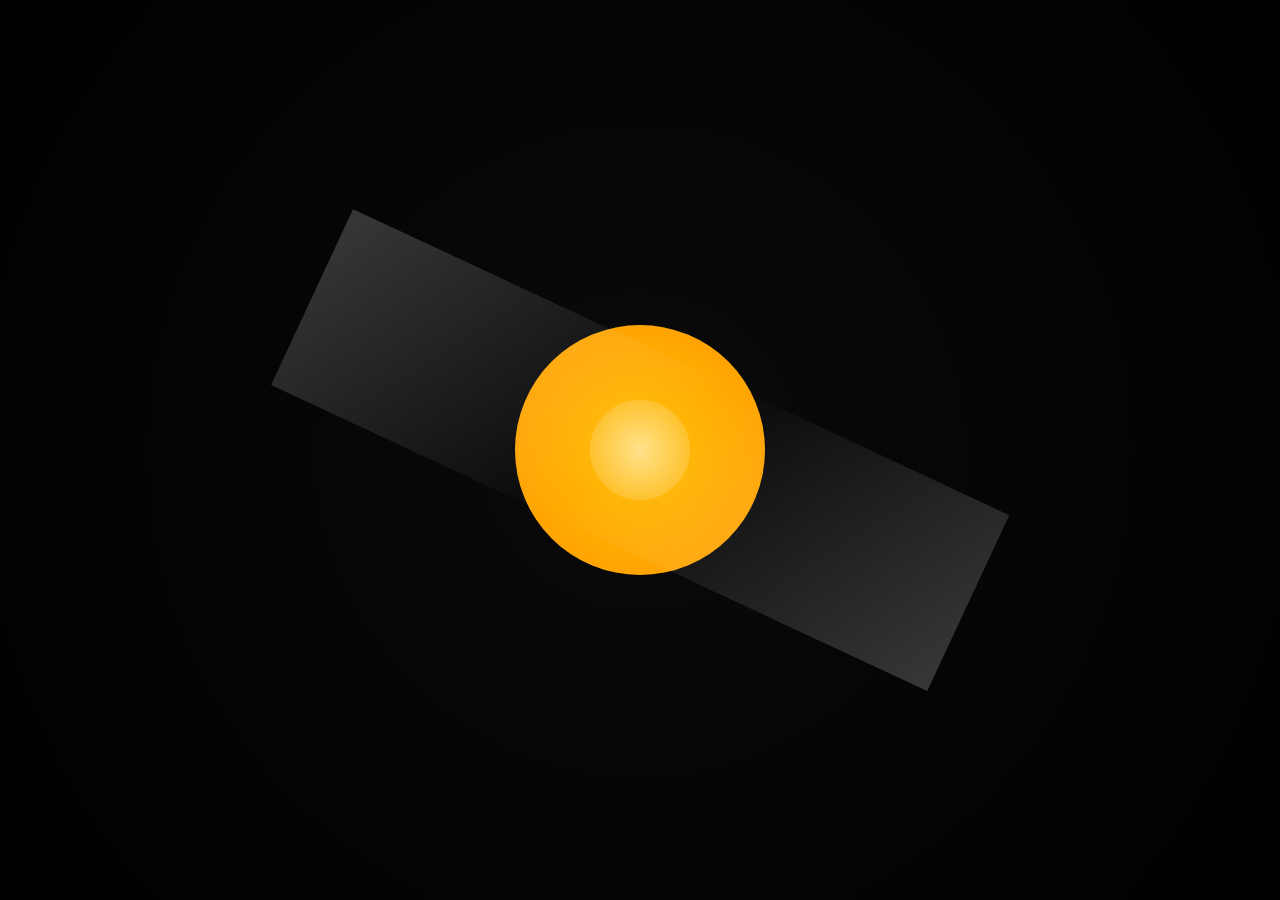
==== commit 9ddfd203: "Update index.html" ====
--- a/index.html
+++ b/index.html
@@ -1,128 +1,131 @@
 <!DOCTYPE html>
 <html lang="en">
 <head>
-  <meta charset="UTF-8">
-  <meta name="viewport" content="width=device-width, initial-scale=1.0">
-  <title>Intro David</title>
+  <meta charset="UTF-8" />
+  <meta name="viewport" content="width=device-width, initial-scale=1.0" />
+  <title>Impact Name Intro</title>
+  <link href="https://fonts.googleapis.com/css2?family=Orbitron:wght@900&family=Montserrat:wght@600&display=swap" rel="stylesheet">
   <style>
-    @import url('https://fonts.googleapis.com/css2?family=Orbitron:wght@700&display=swap');
-
-    body {
+    html, body {
       margin: 0;
-      background: radial-gradient(circle, #0c0c0c, #000000);
+      padding: 0;
+      width: 100%;
+      height: 100%;
+      background: radial-gradient(circle, #0a0a0a, #000000);
       overflow: hidden;
+      font-family: 'Orbitron', sans-serif;
       display: flex;
       justify-content: center;
       align-items: center;
-      height: 100vh;
     }
 
     .container {
+      position: relative;
       display: flex;
-      gap: 20px;
-      font-family: 'Orbitron', sans-serif;
-      font-size: 80px;
-      font-weight: 700;
-      color: #ffffff;
-      position: relative;
+      justify-content: center;
+      align-items: center;
     }
 
-    .letter {
-      opacity: 0;
-      transform: scale(0.2) rotateX(90deg);
-      animation: appear 1s forwards;
-      text-shadow: 0 0 15px #00ffff, 0 0 25px #00ffff;
+    .orb {
+      position: absolute;
+      width: 250px;
+      height: 250px;
+      background: radial-gradient(circle, #ffc107, #ff9800);
+      border-radius: 50%;
+      animation: explode 2s ease-out forwards;
+      z-index: 1;
     }
 
-    .dot {
-      position: absolute;
-      top: 50%;
-      left: -100px;
-      width: 30px;
-      height: 30px;
-      background: radial-gradient(circle, #ffcc00, #ff6600);
-      border-radius: 50%;
-      transform: translateY(-50%);
-      animation: moveDot 3s forwards ease-in-out;
-      box-shadow: 0 0 20px #ffcc00, 0 0 40px #ff9900;
+    @keyframes explode {
+      0% {
+        transform: scale(0);
+        opacity: 0;
+      }
+      50% {
+        transform: scale(1.2);
+        opacity: 1;
+      }
+      100% {
+        transform: scale(8);
+        opacity: 0.1;
+        filter: blur(60px);
+      }
     }
 
-    .dot::after {
-      content: "";
+    .name {
+      color: white;
+      font-size: 6vw;
+      letter-spacing: 0.2em;
+      text-transform: uppercase;
+      opacity: 0;
+      z-index: 2;
+      animation: appearLetters 3s ease-out 1.5s forwards;
+    }
+
+    @keyframes appearLetters {
+      0% {
+        transform: scale(0.6);
+        opacity: 0;
+        letter-spacing: 1em;
+        filter: blur(10px);
+      }
+      60% {
+        transform: scale(1.1);
+        filter: blur(1px);
+      }
+      100% {
+        transform: scale(1);
+        opacity: 1;
+        letter-spacing: 0.2em;
+        filter: blur(0);
+      }
+    }
+
+    .shine {
       position: absolute;
       top: 50%;
       left: 50%;
-      width: 0;
-      height: 0;
-      background: rgba(255, 204, 0, 0.3);
-      border-radius: 50%;
-      transform: translate(-50%, -50%);
-      animation: pulse 1.5s infinite;
+      width: 200%;
+      height: 200%;
+      background: linear-gradient(120deg, rgba(255,255,255,0.2), rgba(255,255,255,0), rgba(255,255,255,0.2));
+      transform: translate(-50%, -50%) rotate(25deg);
+      animation: shineMove 4s ease-in-out infinite;
+      z-index: 3;
     }
 
-    @keyframes moveDot {
+    @keyframes shineMove {
       0% {
-        left: -100px;
-        opacity: 1;
-      }
-      20% {
-        left: 20px;
-      }
-      40% {
-        left: 60px;
-      }
-      60% {
-        left: 120px;
-      }
-      80% {
-        left: 180px;
+        transform: translate(-50%, -50%) rotate(25deg) translateX(-100%);
       }
       100% {
-        left: 250px;
-        opacity: 0;
+        transform: translate(-50%, -50%) rotate(25deg) translateX(100%);
       }
     }
 
-    @keyframes appear {
-      0% {
-        opacity: 0;
-        transform: scale(0.2) rotateX(90deg);
-      }
-      100% {
-        opacity: 1;
-        transform: scale(1) rotateX(0deg);
-      }
+    .flare {
+      position: absolute;
+      width: 100px;
+      height: 100px;
+      background: radial-gradient(circle, #ffffff88, transparent);
+      border-radius: 50%;
+      animation: flareEffect 4s ease-in-out infinite;
+      z-index: 4;
     }
 
-    @keyframes pulse {
-      0% {
-        width: 0;
-        height: 0;
-        opacity: 1;
-      }
-      100% {
-        width: 80px;
-        height: 80px;
-        opacity: 0;
-      }
+    @keyframes flareEffect {
+      0% { opacity: 0; transform: scale(0.5) translateY(0); }
+      50% { opacity: 1; transform: scale(1.5) translateY(-80px); }
+      100% { opacity: 0; transform: scale(0.5) translateY(0); }
     }
-
-    .letter:nth-child(2) { animation-delay: 1s; }
-    .letter:nth-child(3) { animation-delay: 1.3s; }
-    .letter:nth-child(4) { animation-delay: 1.6s; }
-    .letter:nth-child(5) { animation-delay: 1.9s; }
-    .letter:nth-child(6) { animation-delay: 2.2s; }
 
   </style>
 </head>
 <body>
   <div class="container">
-    <div class="dot"></div>
-    <span class="letter">D</span>
-    <span class="letter">A</span>
-    <span class="letter">V</span>
-    <span class="letter">I</span>
-    <span class="letter">D</span>
+    <div class="orb"></div>
+    <div class="flare"></div>
+    <div class="shine"></div>
+    <div class="name">DAVID</div>
   </div>
 </body>
 </html>
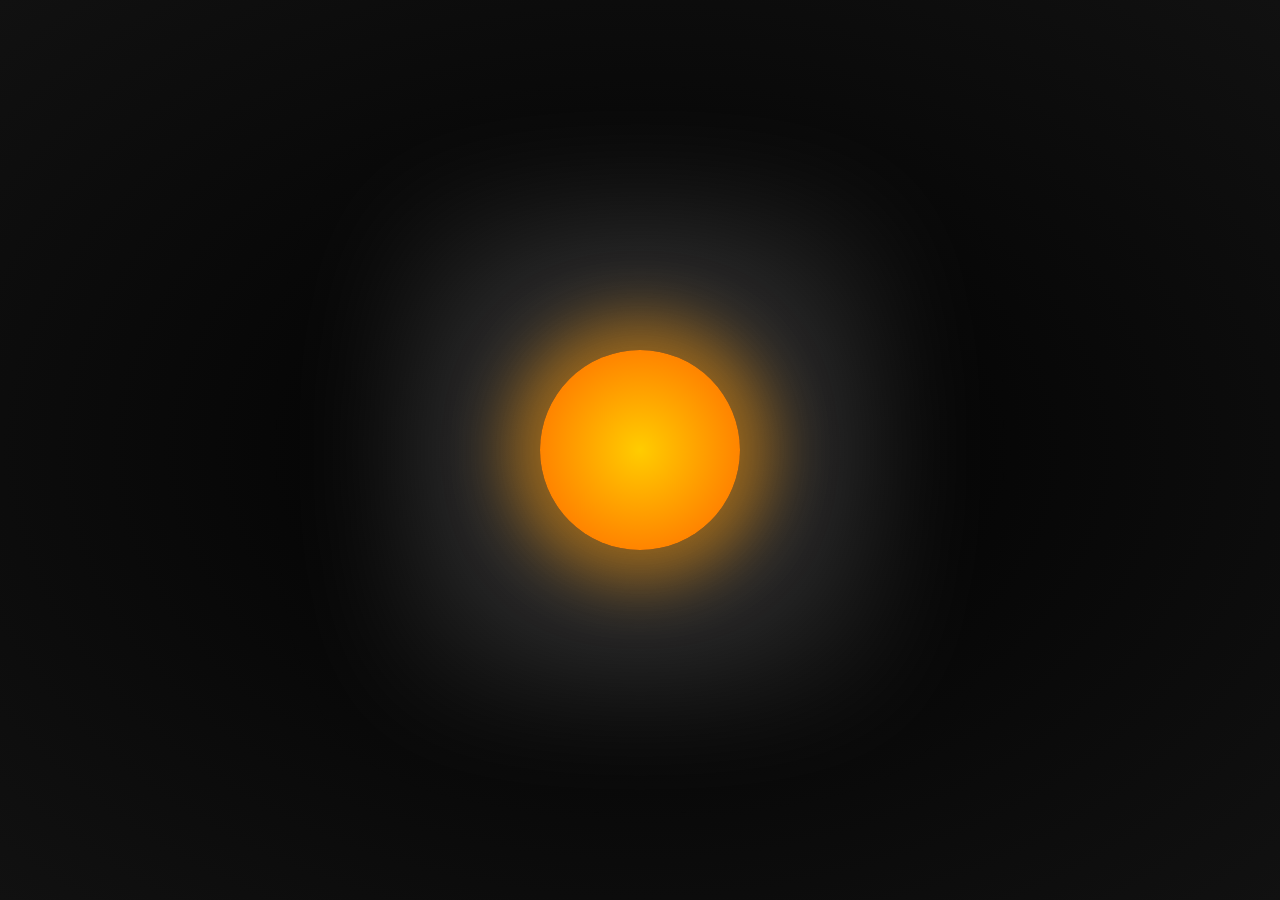
==== commit b3bd5ec3: "Update index.html" ====
--- a/index.html
+++ b/index.html
@@ -3,129 +3,107 @@
 <head>
   <meta charset="UTF-8" />
   <meta name="viewport" content="width=device-width, initial-scale=1.0" />
-  <title>Impact Name Intro</title>
-  <link href="https://fonts.googleapis.com/css2?family=Orbitron:wght@900&family=Montserrat:wght@600&display=swap" rel="stylesheet">
+  <title>Intro Impacto - DAVID</title>
+  <link href="https://fonts.googleapis.com/css2?family=Orbitron:wght@900&display=swap" rel="stylesheet" />
   <style>
-    html, body {
+    * {
+      box-sizing: border-box;
       margin: 0;
       padding: 0;
+    }
+    html, body {
       width: 100%;
       height: 100%;
-      background: radial-gradient(circle, #0a0a0a, #000000);
+      background: radial-gradient(ellipse at center, #000000 0%, #111111 100%);
       overflow: hidden;
+      display: flex;
+      align-items: center;
+      justify-content: center;
       font-family: 'Orbitron', sans-serif;
-      display: flex;
-      justify-content: center;
-      align-items: center;
     }
 
     .container {
       position: relative;
       display: flex;
+      align-items: center;
       justify-content: center;
-      align-items: center;
     }
 
-    .orb {
+    .energy-orb {
       position: absolute;
-      width: 250px;
-      height: 250px;
-      background: radial-gradient(circle, #ffc107, #ff9800);
+      width: 200px;
+      height: 200px;
       border-radius: 50%;
-      animation: explode 2s ease-out forwards;
-      z-index: 1;
+      background: radial-gradient(circle, #ffcc00, #ff6600);
+      box-shadow: 0 0 60px 30px rgba(255, 153, 0, 0.5);
+      animation: pulse 2s ease-in-out infinite, launch 3s ease forwards;
+      z-index: 2;
     }
 
-    @keyframes explode {
-      0% {
-        transform: scale(0);
-        opacity: 0;
-      }
-      50% {
-        transform: scale(1.2);
-        opacity: 1;
-      }
-      100% {
-        transform: scale(8);
-        opacity: 0.1;
-        filter: blur(60px);
-      }
+    @keyframes pulse {
+      0%, 100% { transform: scale(1); opacity: 1; }
+      50% { transform: scale(1.2); opacity: 0.6; }
+    }
+
+    @keyframes launch {
+      0% { transform: scale(1) translateY(0); opacity: 1; }
+      50% { transform: scale(2) translateY(-150px); opacity: 0.8; }
+      100% { transform: scale(5) translateY(-300px); opacity: 0; }
     }
 
     .name {
-      color: white;
-      font-size: 6vw;
-      letter-spacing: 0.2em;
-      text-transform: uppercase;
+      font-size: 12vw;
+      color: #ffffff;
+      letter-spacing: 10px;
+      text-shadow: 0 0 20px #ff6600, 0 0 40px #ffcc00;
       opacity: 0;
-      z-index: 2;
-      animation: appearLetters 3s ease-out 1.5s forwards;
-    }
-
-    @keyframes appearLetters {
-      0% {
-        transform: scale(0.6);
-        opacity: 0;
-        letter-spacing: 1em;
-        filter: blur(10px);
-      }
-      60% {
-        transform: scale(1.1);
-        filter: blur(1px);
-      }
-      100% {
-        transform: scale(1);
-        opacity: 1;
-        letter-spacing: 0.2em;
-        filter: blur(0);
-      }
-    }
-
-    .shine {
-      position: absolute;
-      top: 50%;
-      left: 50%;
-      width: 200%;
-      height: 200%;
-      background: linear-gradient(120deg, rgba(255,255,255,0.2), rgba(255,255,255,0), rgba(255,255,255,0.2));
-      transform: translate(-50%, -50%) rotate(25deg);
-      animation: shineMove 4s ease-in-out infinite;
+      animation: revealText 4s ease forwards 2s;
       z-index: 3;
     }
 
-    @keyframes shineMove {
-      0% {
-        transform: translate(-50%, -50%) rotate(25deg) translateX(-100%);
-      }
-      100% {
-        transform: translate(-50%, -50%) rotate(25deg) translateX(100%);
-      }
+    @keyframes revealText {
+      0% { opacity: 0; transform: scale(0.8) rotateX(90deg); }
+      60% { opacity: 1; transform: scale(1.05) rotateX(0); }
+      100% { transform: scale(1) rotateX(0); }
     }
 
     .flare {
       position: absolute;
-      width: 100px;
-      height: 100px;
-      background: radial-gradient(circle, #ffffff88, transparent);
-      border-radius: 50%;
-      animation: flareEffect 4s ease-in-out infinite;
-      z-index: 4;
+      width: 500px;
+      height: 500px;
+      background: radial-gradient(circle, rgba(255,255,255,0.3), transparent);
+      filter: blur(60px);
+      animation: flareMove 8s ease-in-out infinite;
     }
 
-    @keyframes flareEffect {
-      0% { opacity: 0; transform: scale(0.5) translateY(0); }
-      50% { opacity: 1; transform: scale(1.5) translateY(-80px); }
-      100% { opacity: 0; transform: scale(0.5) translateY(0); }
+    @keyframes flareMove {
+      0% { transform: translate(-50%, -50%) scale(1); }
+      50% { transform: translate(-40%, -60%) scale(1.2); }
+      100% { transform: translate(-50%, -50%) scale(1); }
     }
 
+    .particles {
+      position: absolute;
+      width: 100%;
+      height: 100%;
+      background-image: radial-gradient(2px 2px at var(--x, 50%) var(--y, 50%), #ffcc00, transparent);
+      background-repeat: repeat;
+      animation: moveParticles 30s linear infinite;
+      opacity: 0.2;
+    }
+
+    @keyframes moveParticles {
+      from { background-position: 0 0; }
+      to { background-position: 1000px 1000px; }
+    }
   </style>
 </head>
 <body>
   <div class="container">
-    <div class="orb"></div>
+    <div class="particles"></div>
     <div class="flare"></div>
-    <div class="shine"></div>
-    <div class="name">DAVID</div>
+    <div class="energy-orb"></div>
+    <h1 class="name">DAVID</h1>
   </div>
 </body>
 </html>
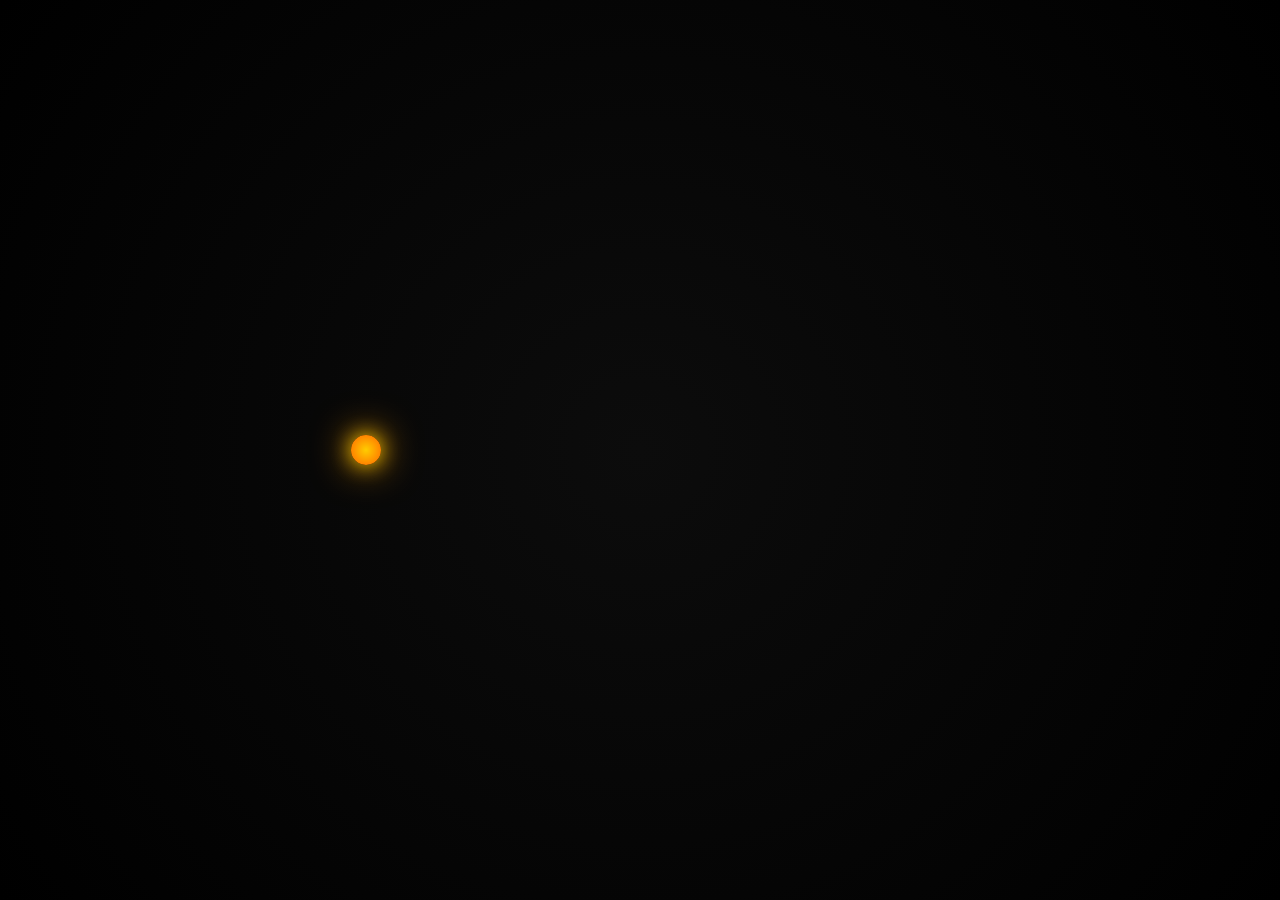
==== commit f213bf3f: "Update index.html" ====
--- a/index.html
+++ b/index.html
@@ -1,109 +1,128 @@
 <!DOCTYPE html>
 <html lang="en">
 <head>
-  <meta charset="UTF-8" />
-  <meta name="viewport" content="width=device-width, initial-scale=1.0" />
-  <title>Intro Impacto - DAVID</title>
-  <link href="https://fonts.googleapis.com/css2?family=Orbitron:wght@900&display=swap" rel="stylesheet" />
+  <meta charset="UTF-8">
+  <meta name="viewport" content="width=device-width, initial-scale=1.0">
+  <title>Intro David</title>
   <style>
-    * {
-      box-sizing: border-box;
+    @import url('https://fonts.googleapis.com/css2?family=Orbitron:wght@700&display=swap');
+
+    body {
       margin: 0;
-      padding: 0;
-    }
-    html, body {
-      width: 100%;
-      height: 100%;
-      background: radial-gradient(ellipse at center, #000000 0%, #111111 100%);
+      background: radial-gradient(circle, #0c0c0c, #000000);
       overflow: hidden;
       display: flex;
+      justify-content: center;
       align-items: center;
-      justify-content: center;
-      font-family: 'Orbitron', sans-serif;
+      height: 100vh;
     }
 
     .container {
+      display: flex;
+      gap: 20px;
+      font-family: 'Orbitron', sans-serif;
+      font-size: 80px;
+      font-weight: 700;
+      color: #ffffff;
       position: relative;
-      display: flex;
-      align-items: center;
-      justify-content: center;
     }
 
-    .energy-orb {
+    .letter {
+      opacity: 0;
+      transform: scale(0.2) rotateX(90deg);
+      animation: appear 1s forwards;
+      text-shadow: 0 0 15px #00ffff, 0 0 25px #00ffff;
+    }
+
+    .dot {
       position: absolute;
-      width: 200px;
-      height: 200px;
+      top: 50%;
+      left: -100px;
+      width: 30px;
+      height: 30px;
+      background: radial-gradient(circle, #ffcc00, #ff6600);
       border-radius: 50%;
-      background: radial-gradient(circle, #ffcc00, #ff6600);
-      box-shadow: 0 0 60px 30px rgba(255, 153, 0, 0.5);
-      animation: pulse 2s ease-in-out infinite, launch 3s ease forwards;
-      z-index: 2;
+      transform: translateY(-50%);
+      animation: moveDot 3s forwards ease-in-out;
+      box-shadow: 0 0 20px #ffcc00, 0 0 40px #ff9900;
+    }
+
+    .dot::after {
+      content: "";
+      position: absolute;
+      top: 50%;
+      left: 50%;
+      width: 0;
+      height: 0;
+      background: rgba(255, 204, 0, 0.3);
+      border-radius: 50%;
+      transform: translate(-50%, -50%);
+      animation: pulse 1.5s infinite;
+    }
+
+    @keyframes moveDot {
+      0% {
+        left: -100px;
+        opacity: 1;
+      }
+      20% {
+        left: 20px;
+      }
+      40% {
+        left: 60px;
+      }
+      60% {
+        left: 120px;
+      }
+      80% {
+        left: 180px;
+      }
+      100% {
+        left: 250px;
+        opacity: 0;
+      }
+    }
+
+    @keyframes appear {
+      0% {
+        opacity: 0;
+        transform: scale(0.2) rotateX(90deg);
+      }
+      100% {
+        opacity: 1;
+        transform: scale(1) rotateX(0deg);
+      }
     }
 
     @keyframes pulse {
-      0%, 100% { transform: scale(1); opacity: 1; }
-      50% { transform: scale(1.2); opacity: 0.6; }
+      0% {
+        width: 0;
+        height: 0;
+        opacity: 1;
+      }
+      100% {
+        width: 80px;
+        height: 80px;
+        opacity: 0;
+      }
     }
 
-    @keyframes launch {
-      0% { transform: scale(1) translateY(0); opacity: 1; }
-      50% { transform: scale(2) translateY(-150px); opacity: 0.8; }
-      100% { transform: scale(5) translateY(-300px); opacity: 0; }
-    }
+    .letter:nth-child(2) { animation-delay: 1s; }
+    .letter:nth-child(3) { animation-delay: 1.3s; }
+    .letter:nth-child(4) { animation-delay: 1.6s; }
+    .letter:nth-child(5) { animation-delay: 1.9s; }
+    .letter:nth-child(6) { animation-delay: 2.2s; }
 
-    .name {
-      font-size: 12vw;
-      color: #ffffff;
-      letter-spacing: 10px;
-      text-shadow: 0 0 20px #ff6600, 0 0 40px #ffcc00;
-      opacity: 0;
-      animation: revealText 4s ease forwards 2s;
-      z-index: 3;
-    }
-
-    @keyframes revealText {
-      0% { opacity: 0; transform: scale(0.8) rotateX(90deg); }
-      60% { opacity: 1; transform: scale(1.05) rotateX(0); }
-      100% { transform: scale(1) rotateX(0); }
-    }
-
-    .flare {
-      position: absolute;
-      width: 500px;
-      height: 500px;
-      background: radial-gradient(circle, rgba(255,255,255,0.3), transparent);
-      filter: blur(60px);
-      animation: flareMove 8s ease-in-out infinite;
-    }
-
-    @keyframes flareMove {
-      0% { transform: translate(-50%, -50%) scale(1); }
-      50% { transform: translate(-40%, -60%) scale(1.2); }
-      100% { transform: translate(-50%, -50%) scale(1); }
-    }
-
-    .particles {
-      position: absolute;
-      width: 100%;
-      height: 100%;
-      background-image: radial-gradient(2px 2px at var(--x, 50%) var(--y, 50%), #ffcc00, transparent);
-      background-repeat: repeat;
-      animation: moveParticles 30s linear infinite;
-      opacity: 0.2;
-    }
-
-    @keyframes moveParticles {
-      from { background-position: 0 0; }
-      to { background-position: 1000px 1000px; }
-    }
   </style>
 </head>
 <body>
   <div class="container">
-    <div class="particles"></div>
-    <div class="flare"></div>
-    <div class="energy-orb"></div>
-    <h1 class="name">DAVID</h1>
+    <div class="dot"></div>
+    <span class="letter">D</span>
+    <span class="letter">A</span>
+    <span class="letter">V</span>
+    <span class="letter">I</span>
+    <span class="letter">D</span>
   </div>
 </body>
 </html>
